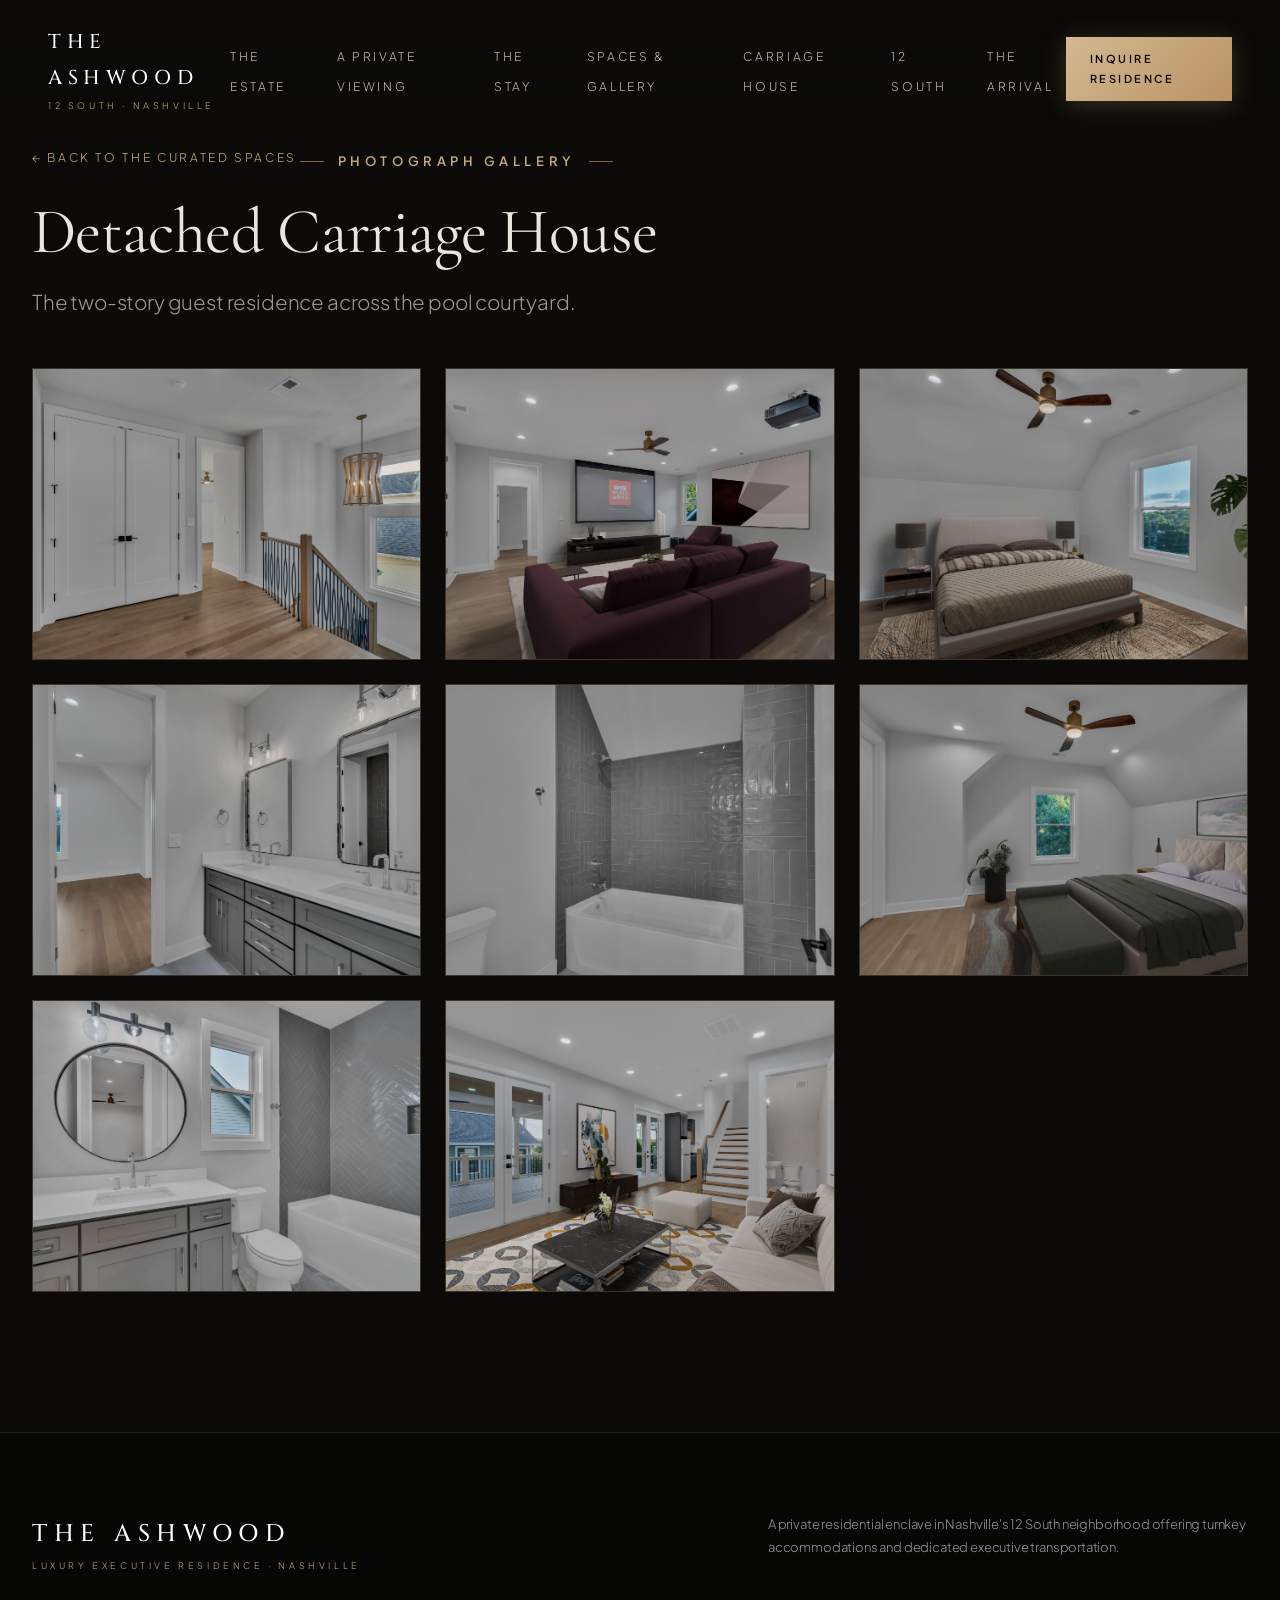
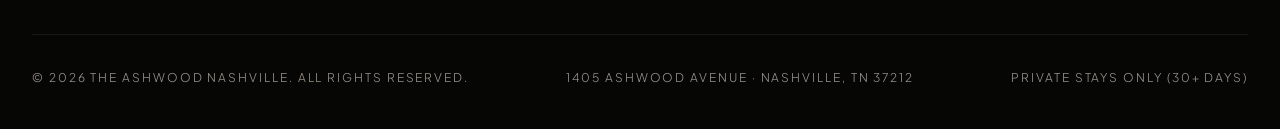
==== gallery-dadu.html @ 23790237 "Shorten the landing gallery and add private stay options. The homepage now opens seven space galleri" ====
<!DOCTYPE html>
<html lang="en">
<head>
  <meta charset="UTF-8" />
  <meta name="viewport" content="width=device-width, initial-scale=1.0" />
  <title>THE ASHWOOD | Detached Carriage House Gallery</title>
  <meta name="description" content="Photograph gallery for Detached Carriage House at The Ashwood, 12 South, Nashville." />
  <link rel="preconnect" href="https://fonts.googleapis.com" />
  <link rel="preconnect" href="https://fonts.gstatic.com" crossorigin />
  <link href="https://fonts.googleapis.com/css2?family=Cinzel:wght@400;500;600;700&family=Cormorant+Garamond:ital,wght@0,300;0,400;0,500;0,600;1,400;1,500&family=Plus+Jakarta+Sans:wght@200;300;400;500;600&display=swap" rel="stylesheet" />
  <style>
    :root {
      --bg-deep: #0B0A08;
      --bg-dark: #12110E;
      --bg-card: #181714;
      --bg-light: #FAF8F5;
      --bg-subtle: #F3EFE9;
      --accent-gold: #C8A97E;
      --accent-gold-light: #E4D1B9;
      --accent-emerald: #244238;
      --accent-bronze: #8D6B4F;
      --text-main: #EAE6DF;
      --text-muted: #9E988F;
      --text-dark: #1F1D1A;
      --text-dark-muted: #6B655D;
      --border-dark: rgba(200, 169, 126, 0.2);
      --border-light: rgba(31, 29, 26, 0.12);
      --font-serif: 'Cormorant Garamond', Georgia, serif;
      --font-display: 'Cinzel', serif;
      --font-sans: 'Plus Jakarta Sans', -apple-system, BlinkMacSystemFont, sans-serif;
      --transition-smooth: all 0.5s cubic-bezier(0.16, 1, 0.3, 1);
    }

    * {
      box-sizing: border-box;
      margin: 0;
      padding: 0;
    }

    html {
      scroll-behavior: smooth;
      background-color: var(--bg-deep);
      color: var(--text-main);
      font-family: var(--font-sans);
      font-size: 17px;
      font-weight: 300;
      line-height: 1.8;
      letter-spacing: -0.01em;
      -webkit-font-smoothing: antialiased;
    }

    body {
      overflow-x: hidden;
    }

    img {
      display: block;
      width: 100%;
      height: 100%;
      object-fit: cover;
      transition: var(--transition-smooth);
    }

    a {
      color: inherit;
      text-decoration: none;
    }

    .container {
      width: min(1360px, calc(100% - 64px));
      margin: 0 auto;
    }

    @media (max-width: 768px) {
      .container {
        width: calc(100% - 36px);
      }
    }

    /* TYPOGRAPHY UTILITIES */
    .eyebrow {
      font-family: var(--font-sans);
      font-size: 13px;
      font-weight: 600;
      letter-spacing: 0.35em;
      text-transform: uppercase;
      color: var(--accent-gold);
      display: inline-flex;
      align-items: center;
      gap: 14px;
      margin-bottom: 18px;
    }
    .eyebrow::before, .eyebrow::after {
      content: '';
      display: inline-block;
      width: 24px;
      height: 1px;
      background: var(--accent-gold);
      opacity: 0.6;
    }
    .eyebrow.no-flourish::before, .eyebrow.no-flourish::after {
      display: none;
    }

    h1, h2, h3, h4 {
      font-family: var(--font-serif);
      font-weight: 400;
      letter-spacing: -0.01em;
      line-height: 1.1;
    }

    h2 {
      font-size: clamp(38px, 5vw, 68px);
      color: var(--text-main);
    }

    h3 {
      font-size: clamp(26px, 3.5vw, 42px);
    }

    .section-desc {
      font-size: clamp(18px, 1.6vw, 22px);
      color: var(--text-muted);
      max-width: 740px;
      margin-top: 18px;
      font-weight: 300;
      line-height: 1.7;
    }

    /* BUTTONS */
    .btn-gold {
      display: inline-flex;
      align-items: center;
      justify-content: center;
      gap: 12px;
      background: linear-gradient(135deg, #D4B892 0%, #B89363 100%);
      color: #0A0908;
      font-family: var(--font-sans);
      font-size: 12px;
      font-weight: 600;
      letter-spacing: 0.22em;
      text-transform: uppercase;
      padding: 16px 36px;
      border: none;
      cursor: pointer;
      position: relative;
      overflow: hidden;
      transition: var(--transition-smooth);
      box-shadow: 0 4px 24px rgba(200, 169, 126, 0.25);
    }
    .btn-gold:hover {
      transform: translateY(-2px);
      box-shadow: 0 8px 32px rgba(200, 169, 126, 0.4);
      background: linear-gradient(135deg, #E2CCA9 0%, #C4A172 100%);
    }

    .btn-outline {
      display: inline-flex;
      align-items: center;
      justify-content: center;
      gap: 12px;
      background: transparent;
      color: var(--text-main);
      font-family: var(--font-sans);
      font-size: 12px;
      font-weight: 500;
      letter-spacing: 0.22em;
      text-transform: uppercase;
      padding: 15px 34px;
      border: 1px solid var(--border-dark);
      cursor: pointer;
      transition: var(--transition-smooth);
    }
    .btn-outline:hover {
      border-color: var(--accent-gold);
      color: var(--accent-gold);
      background: rgba(200, 169, 126, 0.05);
    }

    /* LUXURY HEADER NAVIGATION */
    header.site-header {
      position: fixed;
      top: 0;
      left: 0;
      width: 100%;
      z-index: 100;
      padding: 24px 48px;
      display: flex;
      align-items: center;
      justify-content: space-between;
      transition: var(--transition-smooth);
      background: linear-gradient(to bottom, rgba(11, 10, 8, 0.85) 0%, rgba(11, 10, 8, 0) 100%);
    }
    header.site-header.scrolled {
      background: rgba(11, 10, 8, 0.94);
      backdrop-filter: blur(16px);
      -webkit-backdrop-filter: blur(16px);
      padding: 16px 48px;
      border-bottom: 1px solid rgba(200, 169, 126, 0.15);
    }
    .brand-mark {
      display: flex;
      flex-direction: column;
    }
    .brand-title {
      font-family: var(--font-display);
      font-size: 20px;
      letter-spacing: 0.28em;
      color: #FFFFFF;
      font-weight: 500;
    }
    .brand-sub {
      font-size: 9px;
      letter-spacing: 0.4em;
      text-transform: uppercase;
      color: var(--accent-gold);
      margin-top: 2px;
    }

    nav.desktop-nav ul {
      display: flex;
      list-style: none;
      gap: 36px;
    }
    nav.desktop-nav a {
      font-size: 12px;
      letter-spacing: 0.22em;
      text-transform: uppercase;
      color: var(--text-main);
      opacity: 0.8;
      transition: var(--transition-smooth);
      position: relative;
      padding-bottom: 4px;
    }
    nav.desktop-nav a:hover {
      opacity: 1;
      color: var(--accent-gold);
    }
    nav.desktop-nav a::after {
      content: '';
      position: absolute;
      bottom: 0;
      left: 0;
      width: 0%;
      height: 1px;
      background: var(--accent-gold);
      transition: var(--transition-smooth);
    }
    nav.desktop-nav a:hover::after {
      width: 100%;
    }

    .header-actions {
      display: flex;
      align-items: center;
      gap: 20px;
    }

    @media (max-width: 1024px) {
      header.site-header {
        padding: 18px 24px;
      }
      nav.desktop-nav {
        display: none;
      }
    }

    /* HERO SECTION */
    section.hero {
      position: relative;
      height: 100vh;
      min-height: 720px;
      display: flex;
      align-items: flex-end;
      padding-bottom: 80px;
      overflow: hidden;
    }
    .hero-slider {
      position: absolute;
      inset: 0;
      z-index: 1;
    }
    .hero-slide {
      position: absolute;
      inset: 0;
      opacity: 0;
      transition: opacity 1.8s ease-in-out, transform 8s ease-out;
      transform: scale(1.06);
    }
    .hero-slide.active {
      opacity: 1;
      transform: scale(1);
    }
    .hero-slide img {
      filter: brightness(0.68) contrast(1.05);
    }
    .hero-gradient {
      position: absolute;
      inset: 0;
      z-index: 2;
      background: linear-gradient(
        to top,
        rgba(11, 10, 8, 0.95) 0%,
        rgba(11, 10, 8, 0.4) 40%,
        rgba(11, 10, 8, 0.3) 70%,
        rgba(11, 10, 8, 0.75) 100%
      );
    }
    .hero-content {
      position: relative;
      z-index: 3;
      width: 100%;
    }
    .hero-badge {
      display: inline-flex;
      align-items: center;
      gap: 10px;
      padding: 8px 18px;
      border: 1px solid var(--border-dark);
      background: rgba(18, 17, 14, 0.6);
      backdrop-filter: blur(8px);
      margin-bottom: 24px;
    }
    .hero-badge span {
      font-size: 10px;
      letter-spacing: 0.32em;
      text-transform: uppercase;
      color: var(--accent-gold);
    }
    .hero-title {
      font-family: var(--font-display);
      font-size: clamp(52px, 8.5vw, 112px);
      letter-spacing: 0.16em;
      color: #FFFFFF;
      font-weight: 500;
      margin-bottom: 18px;
      line-height: 0.95;
    }
    .hero-subtitle {
      font-family: var(--font-serif);
      font-size: clamp(22px, 3vw, 36px);
      font-style: italic;
      color: var(--accent-gold-light);
      max-width: 780px;
      margin-bottom: 40px;
      font-weight: 300;
      line-height: 1.3;
    }
    .hero-cta-group {
      display: flex;
      gap: 18px;
      flex-wrap: wrap;
    }

    /* STATS RIBBON */
    .stats-ribbon {
      position: relative;
      z-index: 10;
      background: var(--bg-card);
      border-top: 1px solid var(--border-dark);
      border-bottom: 1px solid var(--border-dark);
    }
    .stats-grid {
      display: grid;
      grid-template-columns: repeat(6, 1fr);
    }
    .stat-item {
      padding: 36px 20px;
      text-align: center;
      border-right: 1px solid var(--border-dark);
      position: relative;
    }
    .stat-item:last-child {
      border-right: none;
    }
    .stat-number {
      font-family: var(--font-serif);
      font-size: clamp(32px, 3vw, 44px);
      color: var(--accent-gold);
      font-weight: 500;
      display: block;
      line-height: 1;
      margin-bottom: 8px;
    }
    .stat-label {
      font-size: 13px;
      letter-spacing: 0.24em;
      text-transform: uppercase;
      color: var(--text-muted);
      display: block;
      margin-top: 4px;
    }

    @media (max-width: 1024px) {
      .stats-grid {
        grid-template-columns: repeat(3, 1fr);
      }
      .stat-item:nth-child(3) {
        border-right: none;
      }
      .stat-item:nth-child(-n+3) {
        border-bottom: 1px solid var(--border-dark);
      }
    }
    @media (max-width: 640px) {
      .stats-grid {
        grid-template-columns: repeat(2, 1fr);
      }
      .stat-item:nth-child(2n) {
        border-right: none;
      }
      .stat-item:nth-child(-n+4) {
        border-bottom: 1px solid var(--border-dark);
      }
    }

    /* SECTION BASE */
    section.editorial-section {
      padding: 140px 0;
      position: relative;
    }
    @media (max-width: 768px) {
      section.editorial-section {
        padding: 90px 0;
      }
    }

    /* ARCHITECTURAL ESSENCE STORY */
    .essence-grid {
      display: grid;
      grid-template-columns: 1fr 1.1fr;
      gap: 90px;
      align-items: center;
    }
    .essence-copy {
      display: flex;
      flex-direction: column;
    }
    .essence-copy p {
      margin-top: 24px;
      font-size: 20px;
      color: var(--text-muted);
      line-height: 1.9;
      font-weight: 300;
    }
    .essence-quote {
      margin-top: 36px;
      padding-left: 28px;
      border-left: 3px solid var(--accent-gold);
      font-family: var(--font-serif);
      font-size: 28px;
      font-style: italic;
      color: var(--accent-gold-light);
      line-height: 1.5;
    }
    .essence-visual {
      position: relative;
    }
    .essence-frame {
      position: relative;
      height: 640px;
      overflow: hidden;
      border: 1px solid var(--border-dark);
    }
    

    @media (max-width: 992px) {
      .essence-grid {
        grid-template-columns: 1fr;
        gap: 60px;
      }
      .essence-frame {
        height: 480px;
      }
      
    }

    /* CINEMATIC FILM SECTION */
    .film-container {
      position: relative;
      background: var(--bg-dark);
      border: 1px solid var(--border-dark);
      overflow: hidden;
      margin-top: 48px;
    }
    .video-wrapper {
      position: relative;
      width: 100%;
      aspect-ratio: 16 / 9;
      background: #000;
    }
    .video-wrapper video {
      width: 100%;
      height: 100%;
      object-fit: cover;
    }

    /* SPACES FILTERABLE GALLERY */
    .filter-bar {
      display: flex;
      flex-wrap: wrap;
      gap: 12px;
      margin-top: 48px;
      margin-bottom: 40px;
      border-bottom: 1px solid var(--border-dark);
      padding-bottom: 24px;
    }
    .filter-pill {
      background: transparent;
      border: 1px solid transparent;
      color: var(--text-muted);
      font-family: var(--font-sans);
      font-size: 11px;
      letter-spacing: 0.22em;
      text-transform: uppercase;
      padding: 10px 20px;
      cursor: pointer;
      transition: var(--transition-smooth);
    }
    .filter-pill:hover {
      color: var(--text-main);
      border-color: rgba(200, 169, 126, 0.3);
    }
    .filter-pill.active {
      color: #0A0908;
      background: var(--accent-gold);
      border-color: var(--accent-gold);
      font-weight: 600;
    }

    .gallery-grid {
      display: grid;
      grid-template-columns: repeat(3, 1fr);
      gap: 24px;
    }
    @media (max-width: 1100px) {
      .gallery-grid {
        grid-template-columns: repeat(2, 1fr);
      }
    }
    @media (max-width: 640px) {
      .gallery-grid {
        grid-template-columns: 1fr;
      }
    }

    .gallery-card {
      position: relative;
      background: var(--bg-card);
      border: 1px solid var(--border-dark);
      overflow: hidden;
      aspect-ratio: 4 / 3;
      cursor: pointer;
    }
    .gallery-card.hidden {
      display: none;
    }
    .card-media {
      position: relative;
      width: 100%;
      height: 100%;
    }
    .card-media img {
      filter: brightness(0.88);
    }
    .gallery-card:hover .card-media img {
      transform: scale(1.05);
      filter: brightness(0.65);
    }
    .card-overlay {
      position: absolute;
      inset: 0;
      padding: 28px;
      display: flex;
      flex-direction: column;
      justify-content: flex-end;
      background: linear-gradient(to top, rgba(11, 10, 8, 0.95) 0%, rgba(11, 10, 8, 0.2) 60%, transparent 100%);
      opacity: 0;
      transition: var(--transition-smooth);
      transform: translateY(10px);
    }
    .gallery-card:hover .card-overlay {
      opacity: 1;
      transform: translateY(0);
    }
    .card-tag {
      font-size: 12px;
      letter-spacing: 0.28em;
      text-transform: uppercase;
      color: var(--accent-gold);
      margin-bottom: 6px;
      font-weight: 600;
    }
    .card-title {
      font-family: var(--font-serif);
      font-size: 24px;
      color: #FFFFFF;
      margin-bottom: 8px;
    }
    .card-desc {
      font-size: 14px;
      color: var(--text-muted);
      line-height: 1.6;
      margin-bottom: 16px;
      display: -webkit-box;
      -webkit-line-clamp: 2;
      -webkit-box-orient: vertical;
      overflow: hidden;
    }
    .view-btn {
      display: inline-flex;
      align-items: center;
      gap: 8px;
      background: transparent;
      border: 1px solid var(--accent-gold);
      color: var(--accent-gold);
      font-size: 10px;
      letter-spacing: 0.2em;
      text-transform: uppercase;
      padding: 8px 16px;
      cursor: pointer;
      width: fit-content;
      transition: var(--transition-smooth);
    }
    .view-btn:hover {
      background: var(--accent-gold);
      color: #0A0908;
    }

    /* LIGHTBOX MODAL */
    .lightbox {
      position: fixed;
      inset: 0;
      z-index: 1000;
      background: rgba(8, 7, 6, 0.96);
      backdrop-filter: blur(20px);
      -webkit-backdrop-filter: blur(20px);
      display: flex;
      align-items: center;
      justify-content: center;
      opacity: 0;
      pointer-events: none;
      transition: opacity 0.4s ease;
    }
    .lightbox.active {
      opacity: 1;
      pointer-events: auto;
    }
    .lightbox-close {
      position: absolute;
      top: 32px;
      right: 48px;
      background: transparent;
      border: none;
      color: var(--text-main);
      font-size: 32px;
      cursor: pointer;
      z-index: 1010;
      transition: var(--transition-smooth);
    }
    .lightbox-close:hover {
      color: var(--accent-gold);
      transform: rotate(90deg);
    }
    .lightbox-nav {
      position: absolute;
      top: 50%;
      transform: translateY(-50%);
      background: rgba(24, 23, 20, 0.7);
      border: 1px solid var(--border-dark);
      color: var(--text-main);
      width: 56px;
      height: 56px;
      display: flex;
      align-items: center;
      justify-content: center;
      cursor: pointer;
      z-index: 1010;
      transition: var(--transition-smooth);
    }
    .lightbox-nav:hover {
      background: var(--accent-gold);
      color: #0A0908;
    }
    .lightbox-prev { left: 36px; }
    .lightbox-next { right: 36px; }
    .lightbox-content {
      width: min(1100px, 90vw);
      height: 80vh;
      display: flex;
      flex-direction: column;
      align-items: center;
      justify-content: center;
    }
    .lightbox-img-wrapper {
      width: 100%;
      height: calc(100% - 70px);
      display: flex;
      align-items: center;
      justify-content: center;
    }
    .lightbox-img-wrapper img {
      max-width: 100%;
      max-height: 100%;
      object-fit: contain;
      box-shadow: 0 20px 60px rgba(0,0,0,0.8);
    }
    .lightbox-info {
      margin-top: 20px;
      text-align: center;
    }
    .lightbox-title {
      font-family: var(--font-serif);
      font-size: 26px;
      color: #FFFFFF;
    }
    .lightbox-desc {
      font-size: 13px;
      color: var(--text-muted);
      margin-top: 4px;
    }

    /* DETACHED CARRIAGE HOUSE FEATURE SECTION */
    .dadu-feature {
      background: var(--bg-dark);
      border-top: 1px solid var(--border-dark);
      border-bottom: 1px solid var(--border-dark);
    }
    .dadu-grid {
      display: grid;
      grid-template-columns: 1.1fr 1fr;
      gap: 80px;
      align-items: center;
    }
    .dadu-card-mosaic {
      display: grid;
      grid-template-columns: 1fr 1fr;
      gap: 16px;
    }
    .dadu-thumb {
      height: 260px;
      overflow: hidden;
      border: 1px solid var(--border-dark);
      position: relative;
    }
    .dadu-thumb.span-2 {
      grid-column: span 2;
      height: 320px;
    }
    .dadu-perks {
      list-style: none;
      margin-top: 32px;
      display: grid;
      grid-template-columns: 1fr 1fr;
      gap: 20px;
    }
    .dadu-perk-item {
      display: flex;
      align-items: flex-start;
      gap: 12px;
    }
    .perk-bullet {
      width: 8px;
      height: 8px;
      background: var(--accent-gold);
      border-radius: 50%;
      margin-top: 8px;
      flex-shrink: 0;
    }
    .perk-text strong {
      display: block;
      color: var(--text-main);
      font-size: 14px;
      font-weight: 500;
    }
    .perk-text span {
      font-size: 12px;
      color: var(--text-muted);
    }

    @media (max-width: 992px) {
      .dadu-grid {
        grid-template-columns: 1fr;
        gap: 50px;
      }
    }

    /* NEIGHBORHOOD 12 SOUTH GUIDE */
    .enclave-grid {
      display: grid;
      grid-template-columns: repeat(4, 1fr);
      gap: 24px;
      margin-top: 48px;
    }
    .enclave-card {
      background: var(--bg-card);
      border: 1px solid var(--border-dark);
      padding: 36px 28px;
      transition: var(--transition-smooth);
      position: relative;
    }
    .enclave-card:hover {
      transform: translateY(-4px);
      border-color: var(--accent-gold);
      box-shadow: 0 12px 36px rgba(0,0,0,0.5);
    }
    .enclave-distance {
      font-size: 13px;
      letter-spacing: 0.28em;
      text-transform: uppercase;
      color: var(--accent-gold);
      margin-bottom: 14px;
      display: block;
      font-weight: 600;
    }
    .enclave-card h4 {
      font-size: 26px;
      color: #FFFFFF;
      margin-bottom: 14px;
      line-height: 1.2;
    }
    .enclave-card p {
      font-size: 16px;
      color: var(--text-muted);
      line-height: 1.7;
    }

    @media (max-width: 1024px) {
      .enclave-grid {
        grid-template-columns: repeat(2, 1fr);
      }
    }
    @media (max-width: 600px) {
      .enclave-grid {
        grid-template-columns: 1fr;
      }
    }

    /* WHITE GLOVE AMENITIES & ARRIVAL */
    .amenities-grid {
      display: grid;
      grid-template-columns: repeat(3, 1fr);
      gap: 32px;
      margin-top: 56px;
    }
    .amenity-card {
      background: var(--bg-card);
      border: 1px solid var(--border-dark);
      padding: 40px 32px;
      position: relative;
    }
    .amenity-icon {
      width: 44px;
      height: 44px;
      border: 1px solid var(--border-dark);
      display: flex;
      align-items: center;
      justify-content: center;
      color: var(--accent-gold);
      margin-bottom: 24px;
    }
    .amenity-card h4 {
      font-size: 26px;
      color: #FFFFFF;
      margin-bottom: 14px;
    }
    .amenity-card p {
      font-size: 17px;
      color: var(--text-muted);
      line-height: 1.8;
    }

    @media (max-width: 900px) {
      .amenities-grid {
        grid-template-columns: 1fr;
      }
    }

    /* SPECIFICATIONS SCHEDULE */
    .specs-table {
      width: 100%;
      border-collapse: collapse;
      margin-top: 48px;
    }
    .specs-table tr {
      border-bottom: 1px solid var(--border-dark);
    }
    .specs-table td {
      padding: 24px 18px;
      font-size: 17px;
    }
    .specs-table td.spec-name {
      color: var(--accent-gold-light);
      font-family: var(--font-sans);
      font-size: 14px;
      font-weight: 600;
      letter-spacing: 0.2em;
      text-transform: uppercase;
      width: 32%;
    }
    .specs-table td.spec-val {
      color: var(--text-main);
      font-weight: 300;
    }

    /* PRIVATE INQUIRY SECTION */
    section.inquiry-section {
      background: linear-gradient(to bottom, var(--bg-dark) 0%, var(--bg-deep) 100%);
      border-top: 1px solid var(--border-dark);
      padding: 140px 0;
    }
    .inquiry-grid {
      display: grid;
      grid-template-columns: 1fr 1.1fr;
      gap: 80px;
      align-items: flex-start;
    }
    .inquiry-form {
      background: var(--bg-card);
      border: 1px solid var(--border-dark);
      padding: 48px;
    }
    .form-group {
      margin-bottom: 24px;
    }
    .form-row {
      display: grid;
      grid-template-columns: 1fr 1fr;
      gap: 20px;
    }
    label {
      display: block;
      font-size: 11px;
      letter-spacing: 0.2em;
      text-transform: uppercase;
      color: var(--accent-gold);
      margin-bottom: 8px;
    }
    input, select, textarea {
      width: 100%;
      background: var(--bg-dark);
      border: 1px solid var(--border-dark);
      color: var(--text-main);
      padding: 16px 20px;
      font-family: var(--font-sans);
      font-size: 14px;
      font-weight: 300;
      transition: var(--transition-smooth);
    }
    input:focus, select:focus, textarea:focus {
      outline: none;
      border-color: var(--accent-gold);
      box-shadow: 0 0 16px rgba(200, 169, 126, 0.15);
    }
    select option {
      background: var(--bg-dark);
      color: var(--text-main);
    }

    @media (max-width: 900px) {
      .inquiry-grid {
        grid-template-columns: 1fr;
        gap: 48px;
      }
      .inquiry-form {
        padding: 32px 24px;
      }
      .form-row {
        grid-template-columns: 1fr;
      }
    }

    /* FOOTER */
    footer.site-footer {
      background: #060605;
      border-top: 1px solid rgba(200, 169, 126, 0.15);
      padding: 80px 0 40px;
      color: var(--text-muted);
    }
    .footer-top {
      display: flex;
      justify-content: space-between;
      align-items: flex-start;
      margin-bottom: 60px;
      flex-wrap: wrap;
      gap: 40px;
    }
    .footer-bottom {
      display: flex;
      justify-content: space-between;
      align-items: center;
      border-top: 1px solid rgba(200, 169, 126, 0.1);
      padding-top: 32px;
      font-size: 12px;
      letter-spacing: 0.16em;
      text-transform: uppercase;
      flex-wrap: wrap;
      gap: 20px;
    }
  
    body { padding-top: 0; }
    .gallery-page-hero {
      padding: 160px 0 40px;
    }
    .gallery-back {
      display: inline-flex;
      align-items: center;
      gap: 10px;
      margin-bottom: 28px;
      font-size: 12px;
      letter-spacing: 0.22em;
      text-transform: uppercase;
      color: var(--accent-gold);
    }
  </style>
</head>
<body>
  <header class="site-header" id="header">
    <a href="index.html#top" class="brand-mark">
      <span class="brand-title">THE ASHWOOD</span>
      <span class="brand-sub">12 South &middot; Nashville</span>
    </a>
    <nav class="desktop-nav">
      <ul>
        <li><a href="index.html#estate">The Estate</a></li>
        <li><a href="index.html#film">A Private Viewing</a></li>
        <li><a href="index.html#stays">The Stay</a></li>
        <li><a href="index.html#spaces">Spaces &amp; Gallery</a></li>
        <li><a href="index.html#carriage-house">Carriage House</a></li>
        <li><a href="index.html#neighborhood">12 South</a></li>
        <li><a href="index.html#concierge">The Arrival</a></li>
      </ul>
    </nav>
    <div class="header-actions">
      <a href="index.html#inquire" class="btn-gold" style="padding: 12px 24px; font-size: 11px;">Inquire Residence</a>
    </div>
  </header>

  <section class="editorial-section gallery-page-hero" id="gallery">
    <div class="container">
      <a class="gallery-back" href="index.html#spaces">← Back to The Curated Spaces</a>
      <span class="eyebrow">Photograph Gallery</span>
      <h2>Detached Carriage House</h2>
      <p class="section-desc">The two-story guest residence across the pool courtyard.</p>
      <div class="gallery-grid" id="galleryGrid" style="margin-top: 48px;">
      <div class="gallery-card" data-index="0">
        <div class="card-media">
          <img src="photos/2705604-28.jpg" alt="Detached Carriage House Exterior" loading="lazy" />
          <div class="card-overlay">
            <span class="card-tag">Carriage House</span>
            <h4 class="card-title">Detached Carriage House Exterior</h4>
            <p class="card-desc">Separate two-story 2-bedroom, 1-bath guest residence across the pool courtyard.</p>
            <button class="view-btn" onclick="openLightbox(0)">
              <svg width="18" height="18" viewBox="0 0 24 24" fill="none" stroke="currentColor" stroke-width="2"><path d="M15 3h6v6M9 21H3v-6M21 3l-7 7M3 21l7-7"/></svg>
              <span>Expand View</span>
            </button>
          </div>
        </div>
      </div>

      <div class="gallery-card" data-index="1">
        <div class="card-media">
          <img src="photos/2705604-29%20%282%29.jpg" alt="Carriage House Private Entry" loading="lazy" />
          <div class="card-overlay">
            <span class="card-tag">Carriage House</span>
            <h4 class="card-title">Carriage House Private Entry</h4>
            <p class="card-desc">Independent keyless entry and private balcony overlooking the pool.</p>
            <button class="view-btn" onclick="openLightbox(1)">
              <svg width="18" height="18" viewBox="0 0 24 24" fill="none" stroke="currentColor" stroke-width="2"><path d="M15 3h6v6M9 21H3v-6M21 3l-7 7M3 21l7-7"/></svg>
              <span>Expand View</span>
            </button>
          </div>
        </div>
      </div>

      <div class="gallery-card" data-index="2">
        <div class="card-media">
          <img src="photos/2705604-30%20%282%29.jpg" alt="Carriage House Great Room" loading="lazy" />
          <div class="card-overlay">
            <span class="card-tag">Carriage House</span>
            <h4 class="card-title">Carriage House Great Room</h4>
            <p class="card-desc">Vaulted ceiling living room with contemporary sofa, media console, and direct deck access.</p>
            <button class="view-btn" onclick="openLightbox(2)">
              <svg width="18" height="18" viewBox="0 0 24 24" fill="none" stroke="currentColor" stroke-width="2"><path d="M15 3h6v6M9 21H3v-6M21 3l-7 7M3 21l7-7"/></svg>
              <span>Expand View</span>
            </button>
          </div>
        </div>
      </div>

      <div class="gallery-card" data-index="3">
        <div class="card-media">
          <img src="photos/2705604-31.jpg" alt="Carriage House Kitchenette" loading="lazy" />
          <div class="card-overlay">
            <span class="card-tag">Carriage House</span>
            <h4 class="card-title">Carriage House Kitchenette</h4>
            <p class="card-desc">Fully equipped kitchen with full-sized stainless appliances, cooktop, and quartz counters.</p>
            <button class="view-btn" onclick="openLightbox(3)">
              <svg width="18" height="18" viewBox="0 0 24 24" fill="none" stroke="currentColor" stroke-width="2"><path d="M15 3h6v6M9 21H3v-6M21 3l-7 7M3 21l7-7"/></svg>
              <span>Expand View</span>
            </button>
          </div>
        </div>
      </div>

      <div class="gallery-card" data-index="4">
        <div class="card-media">
          <img src="photos/2705604-32.jpg" alt="Carriage House Primary Bedroom" loading="lazy" />
          <div class="card-overlay">
            <span class="card-tag">Carriage House</span>
            <h4 class="card-title">Carriage House Primary Bedroom</h4>
            <p class="card-desc">Vaulted upper bedroom with luxury mattress, designer lighting, and built-in closet.</p>
            <button class="view-btn" onclick="openLightbox(4)">
              <svg width="18" height="18" viewBox="0 0 24 24" fill="none" stroke="currentColor" stroke-width="2"><path d="M15 3h6v6M9 21H3v-6M21 3l-7 7M3 21l7-7"/></svg>
              <span>Expand View</span>
            </button>
          </div>
        </div>
      </div>

      <div class="gallery-card" data-index="5">
        <div class="card-media">
          <img src="photos/2705604-33%20%282%29.jpg" alt="Carriage House Secondary Bedroom" loading="lazy" />
          <div class="card-overlay">
            <span class="card-tag">Carriage House</span>
            <h4 class="card-title">Carriage House Secondary Bedroom</h4>
            <p class="card-desc">Comfortable private bedroom designed for staff, nanny, security detail, or guests.</p>
            <button class="view-btn" onclick="openLightbox(5)">
              <svg width="18" height="18" viewBox="0 0 24 24" fill="none" stroke="currentColor" stroke-width="2"><path d="M15 3h6v6M9 21H3v-6M21 3l-7 7M3 21l7-7"/></svg>
              <span>Expand View</span>
            </button>
          </div>
        </div>
      </div>

      <div class="gallery-card" data-index="6">
        <div class="card-media">
          <img src="photos/2705604-35.jpg" alt="Carriage House Designer Bath" loading="lazy" />
          <div class="card-overlay">
            <span class="card-tag">Carriage House</span>
            <h4 class="card-title">Carriage House Designer Bath</h4>
            <p class="card-desc">Full bathroom with custom glass walk-in shower and stone vanity.</p>
            <button class="view-btn" onclick="openLightbox(6)">
              <svg width="18" height="18" viewBox="0 0 24 24" fill="none" stroke="currentColor" stroke-width="2"><path d="M15 3h6v6M9 21H3v-6M21 3l-7 7M3 21l7-7"/></svg>
              <span>Expand View</span>
            </button>
          </div>
        </div>
      </div>

      <div class="gallery-card" data-index="7">
        <div class="card-media">
          <img src="photos/2705604-38%20%282%29.jpg" alt="Carriage House Upper Living Sanctuary" loading="lazy" />
          <div class="card-overlay">
            <span class="card-tag">Carriage House</span>
            <h4 class="card-title">Carriage House Upper Living Sanctuary</h4>
            <p class="card-desc">Airy vaulted living area with seamless flow to private elevated sun deck.</p>
            <button class="view-btn" onclick="openLightbox(7)">
              <svg width="18" height="18" viewBox="0 0 24 24" fill="none" stroke="currentColor" stroke-width="2"><path d="M15 3h6v6M9 21H3v-6M21 3l-7 7M3 21l7-7"/></svg>
              <span>Expand View</span>
            </button>
          </div>
        </div>
      </div>
      </div>
    </div>
  </section>

  <div class="lightbox" id="lightbox">
    <button class="lightbox-close" onclick="closeLightbox()">&times;</button>
    <button class="lightbox-nav lightbox-prev" onclick="prevLightbox()">
      <svg width="24" height="24" viewBox="0 0 24 24" fill="none" stroke="currentColor" stroke-width="2"><path d="M15 18l-6-6 6-6"/></svg>
    </button>
    <button class="lightbox-nav lightbox-next" onclick="nextLightbox()">
      <svg width="24" height="24" viewBox="0 0 24 24" fill="none" stroke="currentColor" stroke-width="2"><path d="M9 18l6-6-6-6"/></svg>
    </button>
    <div class="lightbox-content">
      <div class="lightbox-img-wrapper">
        <img id="lightboxImg" src="" alt="The Ashwood Architectural Perspective" />
      </div>
      <div class="lightbox-info">
        <h4 class="lightbox-title" id="lightboxTitle"></h4>
        <p class="lightbox-desc" id="lightboxDesc"></p>
      </div>
    </div>
  </div>

  <footer class="site-footer">
    <div class="container">
      <div class="footer-top">
        <div class="brand-mark">
          <span class="brand-title" style="font-size: 24px;">THE ASHWOOD</span>
          <span class="brand-sub">Luxury Executive Residence &middot; Nashville</span>
        </div>
        <div style="max-width: 480px; font-size: 13px; color: var(--text-muted);">
          A private residential enclave in Nashville's 12 South neighborhood offering turnkey accommodations and dedicated executive transportation.
        </div>
      </div>
      <div class="footer-bottom">
        <div>&copy; 2026 The Ashwood Nashville. All Rights Reserved.</div>
        <div>1405 Ashwood Avenue &middot; Nashville, TN 37212</div>
        <div>Private Stays Only (30+ Days)</div>
      </div>
    </div>
  </footer>

  <script>
    window.addEventListener('scroll', () => {
      const header = document.getElementById('header');
      if (window.scrollY > 50) {
        header.classList.add('scrolled');
      } else {
        header.classList.remove('scrolled');
      }
    });

    const photoCatalog = [{"src": "2705604-28.jpg", "title": "Detached Carriage House Exterior", "category": "dadu", "tag": "Carriage House", "desc": "Separate two-story 2-bedroom, 1-bath guest residence across the pool courtyard."}, {"src": "2705604-29 (2).jpg", "title": "Carriage House Private Entry", "category": "dadu", "tag": "Carriage House", "desc": "Independent keyless entry and private balcony overlooking the pool."}, {"src": "2705604-30 (2).jpg", "title": "Carriage House Great Room", "category": "dadu", "tag": "Carriage House", "desc": "Vaulted ceiling living room with contemporary sofa, media console, and direct deck access."}, {"src": "2705604-31.jpg", "title": "Carriage House Kitchenette", "category": "dadu", "tag": "Carriage House", "desc": "Fully equipped kitchen with full-sized stainless appliances, cooktop, and quartz counters."}, {"src": "2705604-32.jpg", "title": "Carriage House Primary Bedroom", "category": "dadu", "tag": "Carriage House", "desc": "Vaulted upper bedroom with luxury mattress, designer lighting, and built-in closet."}, {"src": "2705604-33 (2).jpg", "title": "Carriage House Secondary Bedroom", "category": "dadu", "tag": "Carriage House", "desc": "Comfortable private bedroom designed for staff, nanny, security detail, or guests."}, {"src": "2705604-35.jpg", "title": "Carriage House Designer Bath", "category": "dadu", "tag": "Carriage House", "desc": "Full bathroom with custom glass walk-in shower and stone vanity."}, {"src": "2705604-38 (2).jpg", "title": "Carriage House Upper Living Sanctuary", "category": "dadu", "tag": "Carriage House", "desc": "Airy vaulted living area with seamless flow to private elevated sun deck."}];
    let activeLightboxIndex = 0;

    function openLightbox(index) {
      activeLightboxIndex = index;
      updateLightboxContent();
      document.getElementById('lightbox').classList.add('active');
      document.body.style.overflow = 'hidden';
    }

    function closeLightbox() {
      document.getElementById('lightbox').classList.remove('active');
      document.body.style.overflow = '';
    }

    function updateLightboxContent() {
      const item = photoCatalog[activeLightboxIndex];
      const safeSrc = encodeURIComponent(item.src).replace(/%2F/g, '/');
      document.getElementById('lightboxImg').src = "photos/" + safeSrc;
      document.getElementById('lightboxTitle').textContent = item.title;
      document.getElementById('lightboxDesc').textContent = item.desc;
    }

    function prevLightbox() {
      activeLightboxIndex = (activeLightboxIndex - 1 + photoCatalog.length) % photoCatalog.length;
      updateLightboxContent();
    }

    function nextLightbox() {
      activeLightboxIndex = (activeLightboxIndex + 1) % photoCatalog.length;
      updateLightboxContent();
    }

    window.addEventListener('keydown', (e) => {
      const lb = document.getElementById('lightbox');
      if (lb.classList.contains('active')) {
        if (e.key === 'Escape') closeLightbox();
        if (e.key === 'ArrowLeft') prevLightbox();
        if (e.key === 'ArrowRight') nextLightbox();
      }
    });
  </script>
</body>
</html>
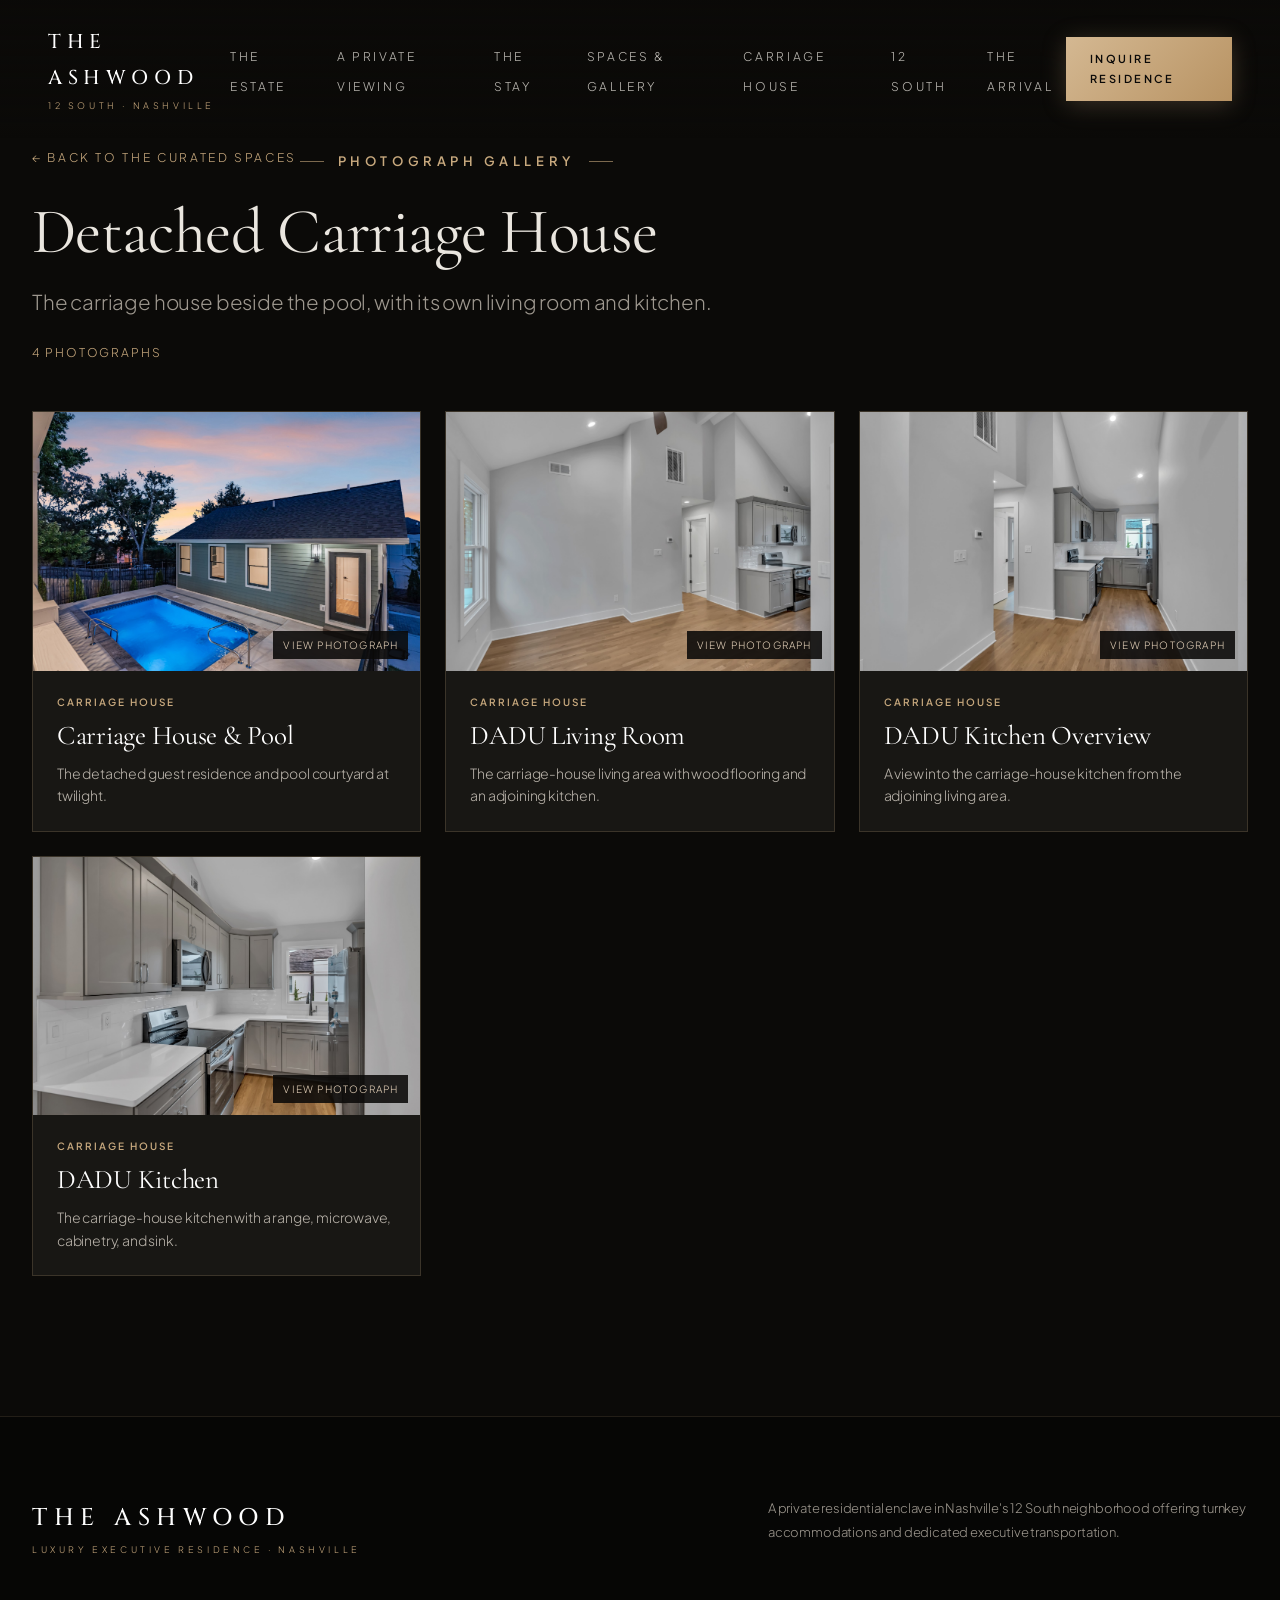
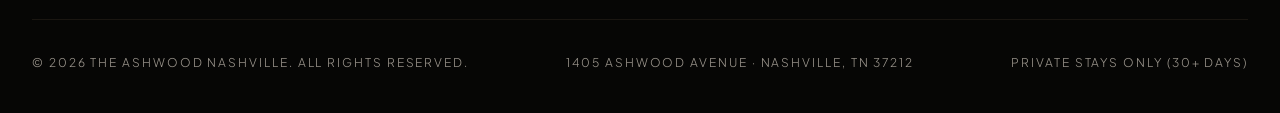
==== commit 82b6e932: "Correct Ashwood photo labels and organize galleries by room. Match all 47 supplied Drive photographs" ====
--- a/gallery-dadu.html
+++ b/gallery-dadu.html
@@ -1013,6 +1013,7 @@
       color: var(--accent-gold);
     }
   </style>
+  <link rel="stylesheet" href="photo-labels.css" />
 </head>
 <body>
   <header class="site-header" id="header">
@@ -1041,149 +1042,72 @@
       <a class="gallery-back" href="index.html#spaces">← Back to The Curated Spaces</a>
       <span class="eyebrow">Photograph Gallery</span>
       <h2>Detached Carriage House</h2>
-      <p class="section-desc">The two-story guest residence across the pool courtyard.</p>
+      <p class="section-desc">The carriage house beside the pool, with its own living room and kitchen.</p>
+      <span class="gallery-photo-count">4 Photographs</span>
       <div class="gallery-grid" id="galleryGrid" style="margin-top: 48px;">
-      <div class="gallery-card" data-index="0">
-        <div class="card-media">
-          <img src="photos/2705604-28.jpg" alt="Detached Carriage House Exterior" loading="lazy" />
-          <div class="card-overlay">
+        <figure class="gallery-card">
+          <a class="photo-open" href="photos/2705604-51.jpg" aria-haspopup="dialog" aria-label="Expand Carriage House &amp; Pool">
+            <img src="photos/2705604-51.jpg" alt="Carriage House &amp; Pool" loading="lazy" decoding="async" />
+            <span class="photo-expand">View photograph</span>
+          </a>
+          <figcaption class="photo-caption">
             <span class="card-tag">Carriage House</span>
-            <h4 class="card-title">Detached Carriage House Exterior</h4>
-            <p class="card-desc">Separate two-story 2-bedroom, 1-bath guest residence across the pool courtyard.</p>
-            <button class="view-btn" onclick="openLightbox(0)">
-              <svg width="18" height="18" viewBox="0 0 24 24" fill="none" stroke="currentColor" stroke-width="2"><path d="M15 3h6v6M9 21H3v-6M21 3l-7 7M3 21l7-7"/></svg>
-              <span>Expand View</span>
-            </button>
-          </div>
-        </div>
-      </div>
-
-      <div class="gallery-card" data-index="1">
-        <div class="card-media">
-          <img src="photos/2705604-29%20%282%29.jpg" alt="Carriage House Private Entry" loading="lazy" />
-          <div class="card-overlay">
+            <h3 class="card-title">Carriage House &amp; Pool</h3>
+            <p class="card-desc">The detached guest residence and pool courtyard at twilight.</p>
+          </figcaption>
+        </figure>
+        <figure class="gallery-card">
+          <a class="photo-open" href="photos/2705604-46.jpg" aria-haspopup="dialog" aria-label="Expand DADU Living Room">
+            <img src="photos/2705604-46.jpg" alt="DADU Living Room" width="2048" height="1366" loading="lazy" decoding="async" />
+            <span class="photo-expand">View photograph</span>
+          </a>
+          <figcaption class="photo-caption">
             <span class="card-tag">Carriage House</span>
-            <h4 class="card-title">Carriage House Private Entry</h4>
-            <p class="card-desc">Independent keyless entry and private balcony overlooking the pool.</p>
-            <button class="view-btn" onclick="openLightbox(1)">
-              <svg width="18" height="18" viewBox="0 0 24 24" fill="none" stroke="currentColor" stroke-width="2"><path d="M15 3h6v6M9 21H3v-6M21 3l-7 7M3 21l7-7"/></svg>
-              <span>Expand View</span>
-            </button>
-          </div>
-        </div>
-      </div>
-
-      <div class="gallery-card" data-index="2">
-        <div class="card-media">
-          <img src="photos/2705604-30%20%282%29.jpg" alt="Carriage House Great Room" loading="lazy" />
-          <div class="card-overlay">
+            <h3 class="card-title">DADU Living Room</h3>
+            <p class="card-desc">The carriage-house living area with wood flooring and an adjoining kitchen.</p>
+          </figcaption>
+        </figure>
+        <figure class="gallery-card">
+          <a class="photo-open" href="photos/2705604-45.jpg" aria-haspopup="dialog" aria-label="Expand DADU Kitchen Overview">
+            <img src="photos/2705604-45.jpg" alt="DADU Kitchen Overview" width="2048" height="1366" loading="lazy" decoding="async" />
+            <span class="photo-expand">View photograph</span>
+          </a>
+          <figcaption class="photo-caption">
             <span class="card-tag">Carriage House</span>
-            <h4 class="card-title">Carriage House Great Room</h4>
-            <p class="card-desc">Vaulted ceiling living room with contemporary sofa, media console, and direct deck access.</p>
-            <button class="view-btn" onclick="openLightbox(2)">
-              <svg width="18" height="18" viewBox="0 0 24 24" fill="none" stroke="currentColor" stroke-width="2"><path d="M15 3h6v6M9 21H3v-6M21 3l-7 7M3 21l7-7"/></svg>
-              <span>Expand View</span>
-            </button>
-          </div>
-        </div>
-      </div>
-
-      <div class="gallery-card" data-index="3">
-        <div class="card-media">
-          <img src="photos/2705604-31.jpg" alt="Carriage House Kitchenette" loading="lazy" />
-          <div class="card-overlay">
+            <h3 class="card-title">DADU Kitchen Overview</h3>
+            <p class="card-desc">A view into the carriage-house kitchen from the adjoining living area.</p>
+          </figcaption>
+        </figure>
+        <figure class="gallery-card">
+          <a class="photo-open" href="photos/2705604-47.jpg" aria-haspopup="dialog" aria-label="Expand DADU Kitchen">
+            <img src="photos/2705604-47.jpg" alt="DADU Kitchen" width="2048" height="1366" loading="lazy" decoding="async" />
+            <span class="photo-expand">View photograph</span>
+          </a>
+          <figcaption class="photo-caption">
             <span class="card-tag">Carriage House</span>
-            <h4 class="card-title">Carriage House Kitchenette</h4>
-            <p class="card-desc">Fully equipped kitchen with full-sized stainless appliances, cooktop, and quartz counters.</p>
-            <button class="view-btn" onclick="openLightbox(3)">
-              <svg width="18" height="18" viewBox="0 0 24 24" fill="none" stroke="currentColor" stroke-width="2"><path d="M15 3h6v6M9 21H3v-6M21 3l-7 7M3 21l7-7"/></svg>
-              <span>Expand View</span>
-            </button>
-          </div>
-        </div>
-      </div>
-
-      <div class="gallery-card" data-index="4">
-        <div class="card-media">
-          <img src="photos/2705604-32.jpg" alt="Carriage House Primary Bedroom" loading="lazy" />
-          <div class="card-overlay">
-            <span class="card-tag">Carriage House</span>
-            <h4 class="card-title">Carriage House Primary Bedroom</h4>
-            <p class="card-desc">Vaulted upper bedroom with luxury mattress, designer lighting, and built-in closet.</p>
-            <button class="view-btn" onclick="openLightbox(4)">
-              <svg width="18" height="18" viewBox="0 0 24 24" fill="none" stroke="currentColor" stroke-width="2"><path d="M15 3h6v6M9 21H3v-6M21 3l-7 7M3 21l7-7"/></svg>
-              <span>Expand View</span>
-            </button>
-          </div>
-        </div>
-      </div>
-
-      <div class="gallery-card" data-index="5">
-        <div class="card-media">
-          <img src="photos/2705604-33%20%282%29.jpg" alt="Carriage House Secondary Bedroom" loading="lazy" />
-          <div class="card-overlay">
-            <span class="card-tag">Carriage House</span>
-            <h4 class="card-title">Carriage House Secondary Bedroom</h4>
-            <p class="card-desc">Comfortable private bedroom designed for staff, nanny, security detail, or guests.</p>
-            <button class="view-btn" onclick="openLightbox(5)">
-              <svg width="18" height="18" viewBox="0 0 24 24" fill="none" stroke="currentColor" stroke-width="2"><path d="M15 3h6v6M9 21H3v-6M21 3l-7 7M3 21l7-7"/></svg>
-              <span>Expand View</span>
-            </button>
-          </div>
-        </div>
-      </div>
-
-      <div class="gallery-card" data-index="6">
-        <div class="card-media">
-          <img src="photos/2705604-35.jpg" alt="Carriage House Designer Bath" loading="lazy" />
-          <div class="card-overlay">
-            <span class="card-tag">Carriage House</span>
-            <h4 class="card-title">Carriage House Designer Bath</h4>
-            <p class="card-desc">Full bathroom with custom glass walk-in shower and stone vanity.</p>
-            <button class="view-btn" onclick="openLightbox(6)">
-              <svg width="18" height="18" viewBox="0 0 24 24" fill="none" stroke="currentColor" stroke-width="2"><path d="M15 3h6v6M9 21H3v-6M21 3l-7 7M3 21l7-7"/></svg>
-              <span>Expand View</span>
-            </button>
-          </div>
-        </div>
-      </div>
-
-      <div class="gallery-card" data-index="7">
-        <div class="card-media">
-          <img src="photos/2705604-38%20%282%29.jpg" alt="Carriage House Upper Living Sanctuary" loading="lazy" />
-          <div class="card-overlay">
-            <span class="card-tag">Carriage House</span>
-            <h4 class="card-title">Carriage House Upper Living Sanctuary</h4>
-            <p class="card-desc">Airy vaulted living area with seamless flow to private elevated sun deck.</p>
-            <button class="view-btn" onclick="openLightbox(7)">
-              <svg width="18" height="18" viewBox="0 0 24 24" fill="none" stroke="currentColor" stroke-width="2"><path d="M15 3h6v6M9 21H3v-6M21 3l-7 7M3 21l7-7"/></svg>
-              <span>Expand View</span>
-            </button>
-          </div>
-        </div>
-      </div>
+            <h3 class="card-title">DADU Kitchen</h3>
+            <p class="card-desc">The carriage-house kitchen with a range, microwave, cabinetry, and sink.</p>
+          </figcaption>
+        </figure>
       </div>
     </div>
   </section>
 
-  <div class="lightbox" id="lightbox">
-    <button class="lightbox-close" onclick="closeLightbox()">&times;</button>
-    <button class="lightbox-nav lightbox-prev" onclick="prevLightbox()">
-      <svg width="24" height="24" viewBox="0 0 24 24" fill="none" stroke="currentColor" stroke-width="2"><path d="M15 18l-6-6 6-6"/></svg>
-    </button>
-    <button class="lightbox-nav lightbox-next" onclick="nextLightbox()">
-      <svg width="24" height="24" viewBox="0 0 24 24" fill="none" stroke="currentColor" stroke-width="2"><path d="M9 18l6-6-6-6"/></svg>
-    </button>
+  <dialog class="lightbox" id="lightbox" aria-labelledby="lightboxTitle" aria-describedby="lightboxDesc">
+    <button type="button" class="lightbox-close" aria-label="Close photograph" autofocus>&times;</button>
+    <button type="button" class="lightbox-nav lightbox-prev" aria-label="Previous photograph">&#8249;</button>
+    <button type="button" class="lightbox-nav lightbox-next" aria-label="Next photograph">&#8250;</button>
     <div class="lightbox-content">
       <div class="lightbox-img-wrapper">
-        <img id="lightboxImg" src="" alt="The Ashwood Architectural Perspective" />
+        <img id="lightboxImg" alt="" />
       </div>
-      <div class="lightbox-info">
-        <h4 class="lightbox-title" id="lightboxTitle"></h4>
+      <div class="lightbox-info" aria-live="polite">
+        <p class="lightbox-counter" id="lightboxCounter"></p>
+        <h2 class="lightbox-title" id="lightboxTitle"></h2>
         <p class="lightbox-desc" id="lightboxDesc"></p>
       </div>
     </div>
-  </div>
+  </dialog>
 
   <footer class="site-footer">
     <div class="container">
@@ -1204,57 +1128,6 @@
     </div>
   </footer>
 
-  <script>
-    window.addEventListener('scroll', () => {
-      const header = document.getElementById('header');
-      if (window.scrollY > 50) {
-        header.classList.add('scrolled');
-      } else {
-        header.classList.remove('scrolled');
-      }
-    });
-
-    const photoCatalog = [{"src": "2705604-28.jpg", "title": "Detached Carriage House Exterior", "category": "dadu", "tag": "Carriage House", "desc": "Separate two-story 2-bedroom, 1-bath guest residence across the pool courtyard."}, {"src": "2705604-29 (2).jpg", "title": "Carriage House Private Entry", "category": "dadu", "tag": "Carriage House", "desc": "Independent keyless entry and private balcony overlooking the pool."}, {"src": "2705604-30 (2).jpg", "title": "Carriage House Great Room", "category": "dadu", "tag": "Carriage House", "desc": "Vaulted ceiling living room with contemporary sofa, media console, and direct deck access."}, {"src": "2705604-31.jpg", "title": "Carriage House Kitchenette", "category": "dadu", "tag": "Carriage House", "desc": "Fully equipped kitchen with full-sized stainless appliances, cooktop, and quartz counters."}, {"src": "2705604-32.jpg", "title": "Carriage House Primary Bedroom", "category": "dadu", "tag": "Carriage House", "desc": "Vaulted upper bedroom with luxury mattress, designer lighting, and built-in closet."}, {"src": "2705604-33 (2).jpg", "title": "Carriage House Secondary Bedroom", "category": "dadu", "tag": "Carriage House", "desc": "Comfortable private bedroom designed for staff, nanny, security detail, or guests."}, {"src": "2705604-35.jpg", "title": "Carriage House Designer Bath", "category": "dadu", "tag": "Carriage House", "desc": "Full bathroom with custom glass walk-in shower and stone vanity."}, {"src": "2705604-38 (2).jpg", "title": "Carriage House Upper Living Sanctuary", "category": "dadu", "tag": "Carriage House", "desc": "Airy vaulted living area with seamless flow to private elevated sun deck."}];
-    let activeLightboxIndex = 0;
-
-    function openLightbox(index) {
-      activeLightboxIndex = index;
-      updateLightboxContent();
-      document.getElementById('lightbox').classList.add('active');
-      document.body.style.overflow = 'hidden';
-    }
-
-    function closeLightbox() {
-      document.getElementById('lightbox').classList.remove('active');
-      document.body.style.overflow = '';
-    }
-
-    function updateLightboxContent() {
-      const item = photoCatalog[activeLightboxIndex];
-      const safeSrc = encodeURIComponent(item.src).replace(/%2F/g, '/');
-      document.getElementById('lightboxImg').src = "photos/" + safeSrc;
-      document.getElementById('lightboxTitle').textContent = item.title;
-      document.getElementById('lightboxDesc').textContent = item.desc;
-    }
-
-    function prevLightbox() {
-      activeLightboxIndex = (activeLightboxIndex - 1 + photoCatalog.length) % photoCatalog.length;
-      updateLightboxContent();
-    }
-
-    function nextLightbox() {
-      activeLightboxIndex = (activeLightboxIndex + 1) % photoCatalog.length;
-      updateLightboxContent();
-    }
-
-    window.addEventListener('keydown', (e) => {
-      const lb = document.getElementById('lightbox');
-      if (lb.classList.contains('active')) {
-        if (e.key === 'Escape') closeLightbox();
-        if (e.key === 'ArrowLeft') prevLightbox();
-        if (e.key === 'ArrowRight') nextLightbox();
-      }
-    });
-  </script>
+  <script src="photo-gallery.js" defer></script>
 </body>
 </html>
--- a/photo-labels.css
+++ b/photo-labels.css
@@ -0,0 +1,209 @@
+.gallery-page-hero .gallery-card {
+  aspect-ratio: auto;
+  cursor: default;
+  margin: 0;
+}
+
+.photo-open {
+  display: block;
+  position: relative;
+  overflow: hidden;
+  background: var(--bg-deep);
+}
+
+.photo-open img {
+  width: 100%;
+  height: auto;
+  aspect-ratio: 3 / 2;
+  object-fit: cover;
+}
+
+.photo-open img.portrait {
+  object-fit: contain;
+}
+
+.photo-open:hover img {
+  transform: scale(1.025);
+}
+
+.photo-open:focus-visible,
+.lightbox button:focus-visible {
+  outline: 3px solid var(--accent-gold);
+  outline-offset: -3px;
+}
+
+.photo-open .photo-expand {
+  position: absolute;
+  right: 12px;
+  bottom: 12px;
+  padding: 5px 10px;
+  background: rgba(11, 10, 8, 0.88);
+  color: var(--accent-gold-light);
+  font-size: 10px;
+  letter-spacing: 0.12em;
+  text-transform: uppercase;
+}
+
+.photo-caption {
+  padding: 22px 24px 24px;
+}
+
+.photo-caption .card-tag {
+  display: block;
+  font-size: 10px;
+  letter-spacing: 0.2em;
+}
+
+.photo-caption .card-title {
+  font-size: 27px;
+  line-height: 1.2;
+  margin: 9px 0 10px;
+}
+
+.photo-caption .card-desc {
+  display: block;
+  overflow: visible;
+  margin-bottom: 0;
+  color: #b9b3aa;
+}
+
+.feature-photo-label {
+  position: absolute;
+  right: 0;
+  bottom: 0;
+  left: 0;
+  padding: 24px 18px 14px;
+  color: #fff;
+  background: linear-gradient(transparent, rgba(11, 10, 8, 0.9));
+  font-size: 12px;
+  letter-spacing: 0.08em;
+}
+
+.gallery-photo-count {
+  display: block;
+  margin-top: 22px;
+  font-size: 12px;
+  letter-spacing: 0.16em;
+  text-transform: uppercase;
+  color: var(--accent-gold);
+}
+
+dialog.lightbox {
+  width: 100%;
+  height: 100%;
+  max-width: none;
+  max-height: none;
+  margin: 0;
+  padding: 70px 90px;
+  border: 0;
+  color: var(--text-main);
+}
+
+dialog.lightbox:not([open]) {
+  display: none;
+}
+
+dialog.lightbox[open] {
+  display: flex;
+  opacity: 1;
+  pointer-events: auto;
+}
+
+dialog.lightbox::backdrop {
+  background: rgba(8, 7, 6, 0.96);
+}
+
+dialog.lightbox .lightbox-content {
+  width: min(1100px, 100%);
+  height: 100%;
+  min-height: 0;
+}
+
+dialog.lightbox .lightbox-img-wrapper {
+  flex: 1;
+  height: auto;
+  min-height: 0;
+}
+
+dialog.lightbox .lightbox-img-wrapper img {
+  width: 100%;
+  height: 100%;
+  object-fit: contain;
+  transition: none;
+}
+
+dialog.lightbox .lightbox-nav {
+  font-size: 32px;
+  line-height: 1;
+}
+
+dialog.lightbox .lightbox-info {
+  flex-shrink: 0;
+  max-width: 740px;
+}
+
+.lightbox-counter {
+  color: var(--accent-gold);
+  font-size: 12px;
+  margin-bottom: 8px;
+  letter-spacing: 0.12em;
+}
+
+@media (max-width: 640px) {
+  header.site-header,
+  header.site-header.scrolled {
+    padding: 14px 18px;
+    gap: 12px;
+  }
+
+  .site-header .brand-title {
+    font-size: 15px;
+    letter-spacing: 0.18em;
+  }
+
+  .site-header .brand-sub {
+    font-size: 8px;
+    letter-spacing: 0.18em;
+  }
+
+  .site-header .header-actions .btn-gold {
+    padding: 10px 12px !important;
+    font-size: 9px !important;
+    letter-spacing: 0.08em;
+  }
+
+  .gallery-page-hero {
+    padding-top: 120px;
+  }
+
+  dialog.lightbox {
+    padding: 70px 14px 90px;
+  }
+
+  dialog.lightbox .lightbox-close {
+    top: 12px;
+    right: 18px;
+    width: 44px;
+    height: 44px;
+  }
+
+  dialog.lightbox .lightbox-nav {
+    top: auto;
+    bottom: 20px;
+    transform: none;
+    width: 48px;
+    height: 48px;
+  }
+
+  dialog.lightbox .lightbox-prev { left: calc(50% - 60px); }
+  dialog.lightbox .lightbox-next { right: calc(50% - 60px); }
+  dialog.lightbox .lightbox-title { font-size: 24px; }
+}
+
+@media (prefers-reduced-motion: reduce) {
+  .photo-open img,
+  .lightbox,
+  .lightbox button {
+    transition: none;
+  }
+}
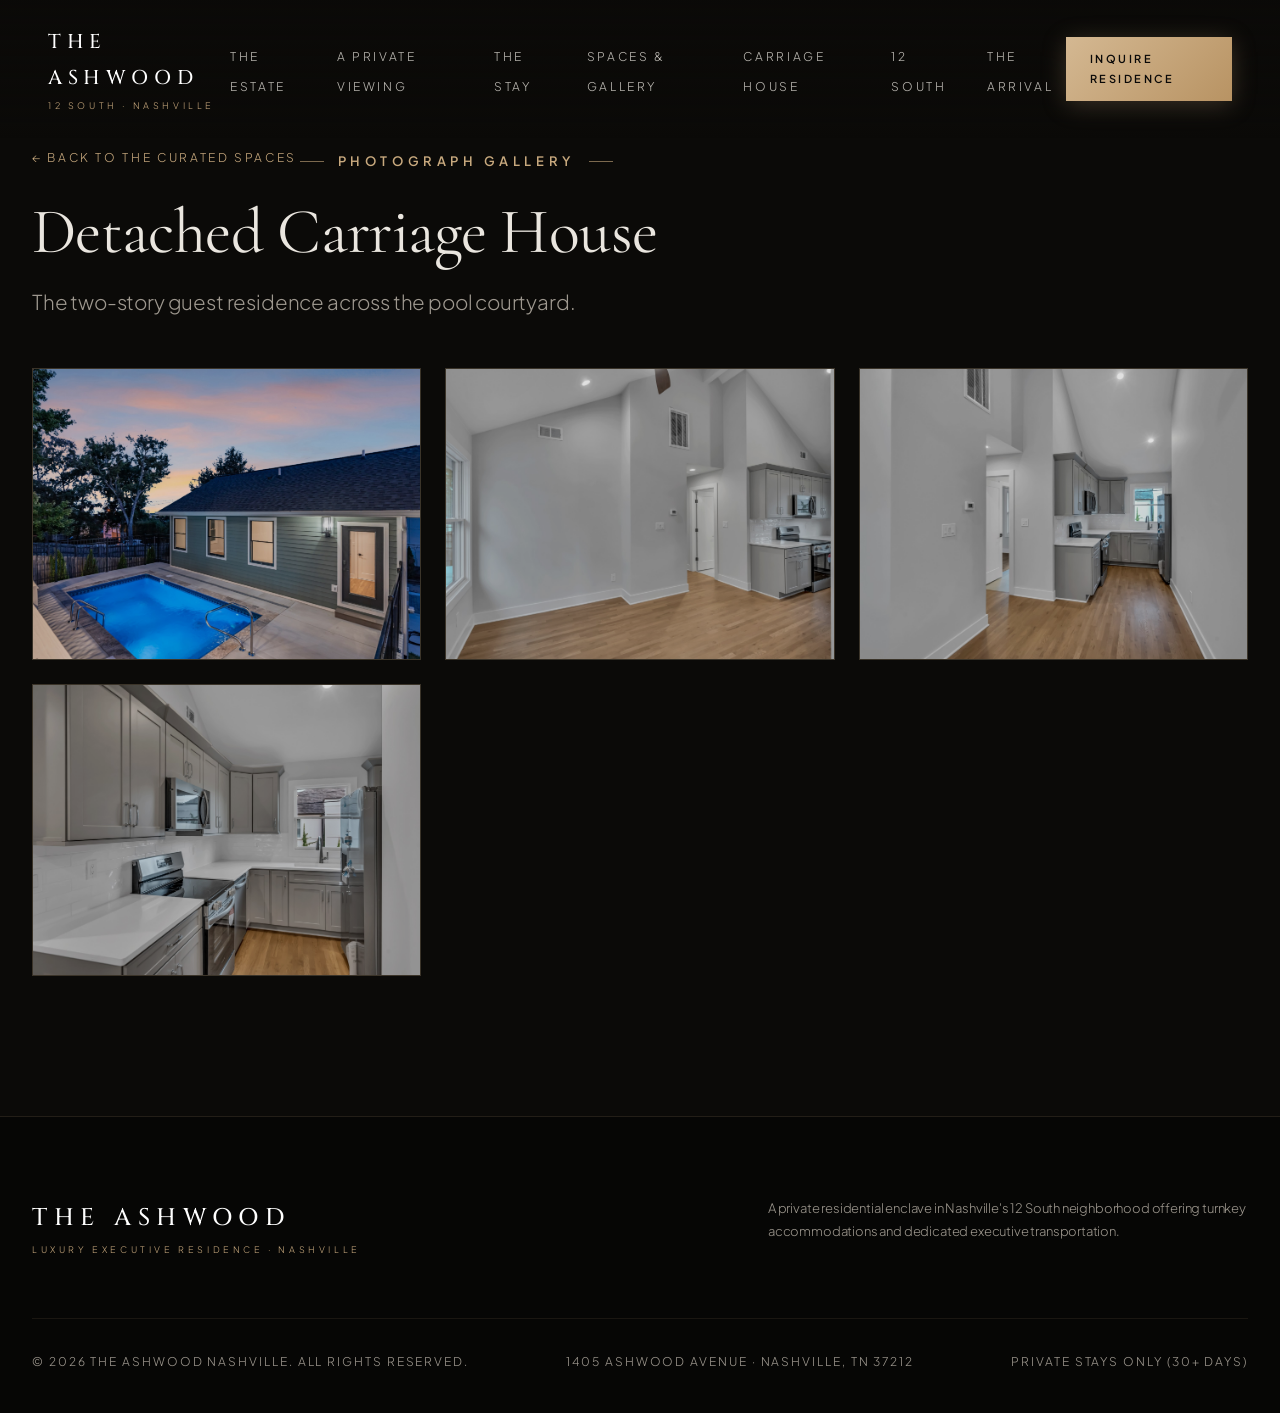
==== commit 192c0f97: "Restore approved Ashwood presentation and correct photo placement. Use the supplied filenames to ass" ====
--- a/gallery-dadu.html
+++ b/gallery-dadu.html
@@ -1013,7 +1013,6 @@
       color: var(--accent-gold);
     }
   </style>
-  <link rel="stylesheet" href="photo-labels.css" />
 </head>
 <body>
   <header class="site-header" id="header">
@@ -1042,72 +1041,89 @@
       <a class="gallery-back" href="index.html#spaces">← Back to The Curated Spaces</a>
       <span class="eyebrow">Photograph Gallery</span>
       <h2>Detached Carriage House</h2>
-      <p class="section-desc">The carriage house beside the pool, with its own living room and kitchen.</p>
-      <span class="gallery-photo-count">4 Photographs</span>
+      <p class="section-desc">The two-story guest residence across the pool courtyard.</p>
       <div class="gallery-grid" id="galleryGrid" style="margin-top: 48px;">
-        <figure class="gallery-card">
-          <a class="photo-open" href="photos/2705604-51.jpg" aria-haspopup="dialog" aria-label="Expand Carriage House &amp; Pool">
-            <img src="photos/2705604-51.jpg" alt="Carriage House &amp; Pool" loading="lazy" decoding="async" />
-            <span class="photo-expand">View photograph</span>
-          </a>
-          <figcaption class="photo-caption">
+      <div class="gallery-card" data-index="0">
+        <div class="card-media">
+          <img src="photos/2705604-51.jpg" alt="Detached Carriage House Exterior" loading="lazy" />
+          <div class="card-overlay">
             <span class="card-tag">Carriage House</span>
-            <h3 class="card-title">Carriage House &amp; Pool</h3>
-            <p class="card-desc">The detached guest residence and pool courtyard at twilight.</p>
-          </figcaption>
-        </figure>
-        <figure class="gallery-card">
-          <a class="photo-open" href="photos/2705604-46.jpg" aria-haspopup="dialog" aria-label="Expand DADU Living Room">
-            <img src="photos/2705604-46.jpg" alt="DADU Living Room" width="2048" height="1366" loading="lazy" decoding="async" />
-            <span class="photo-expand">View photograph</span>
-          </a>
-          <figcaption class="photo-caption">
+            <h4 class="card-title">Detached Carriage House Exterior</h4>
+            <p class="card-desc">Separate two-story 2-bedroom, 1-bath guest residence across the pool courtyard.</p>
+            <button class="view-btn" onclick="openLightbox(0)">
+              <svg width="18" height="18" viewBox="0 0 24 24" fill="none" stroke="currentColor" stroke-width="2"><path d="M15 3h6v6M9 21H3v-6M21 3l-7 7M3 21l7-7"/></svg>
+              <span>Expand View</span>
+            </button>
+          </div>
+        </div>
+      </div>
+
+      <div class="gallery-card" data-index="1">
+        <div class="card-media">
+          <img src="photos/2705604-46.jpg" alt="Carriage House Great Room" loading="lazy" />
+          <div class="card-overlay">
             <span class="card-tag">Carriage House</span>
-            <h3 class="card-title">DADU Living Room</h3>
-            <p class="card-desc">The carriage-house living area with wood flooring and an adjoining kitchen.</p>
-          </figcaption>
-        </figure>
-        <figure class="gallery-card">
-          <a class="photo-open" href="photos/2705604-45.jpg" aria-haspopup="dialog" aria-label="Expand DADU Kitchen Overview">
-            <img src="photos/2705604-45.jpg" alt="DADU Kitchen Overview" width="2048" height="1366" loading="lazy" decoding="async" />
-            <span class="photo-expand">View photograph</span>
-          </a>
-          <figcaption class="photo-caption">
+            <h4 class="card-title">Carriage House Great Room</h4>
+            <p class="card-desc">Vaulted ceiling living room with contemporary sofa, media console, and direct deck access.</p>
+            <button class="view-btn" onclick="openLightbox(1)">
+              <svg width="18" height="18" viewBox="0 0 24 24" fill="none" stroke="currentColor" stroke-width="2"><path d="M15 3h6v6M9 21H3v-6M21 3l-7 7M3 21l7-7"/></svg>
+              <span>Expand View</span>
+            </button>
+          </div>
+        </div>
+      </div>
+
+      <div class="gallery-card" data-index="2">
+        <div class="card-media">
+          <img src="photos/2705604-45.jpg" alt="Carriage House Kitchenette" loading="lazy" />
+          <div class="card-overlay">
             <span class="card-tag">Carriage House</span>
-            <h3 class="card-title">DADU Kitchen Overview</h3>
-            <p class="card-desc">A view into the carriage-house kitchen from the adjoining living area.</p>
-          </figcaption>
-        </figure>
-        <figure class="gallery-card">
-          <a class="photo-open" href="photos/2705604-47.jpg" aria-haspopup="dialog" aria-label="Expand DADU Kitchen">
-            <img src="photos/2705604-47.jpg" alt="DADU Kitchen" width="2048" height="1366" loading="lazy" decoding="async" />
-            <span class="photo-expand">View photograph</span>
-          </a>
-          <figcaption class="photo-caption">
+            <h4 class="card-title">Carriage House Kitchenette</h4>
+            <p class="card-desc">Fully equipped kitchen with full-sized stainless appliances, cooktop, and quartz counters.</p>
+            <button class="view-btn" onclick="openLightbox(2)">
+              <svg width="18" height="18" viewBox="0 0 24 24" fill="none" stroke="currentColor" stroke-width="2"><path d="M15 3h6v6M9 21H3v-6M21 3l-7 7M3 21l7-7"/></svg>
+              <span>Expand View</span>
+            </button>
+          </div>
+        </div>
+      </div>
+
+      <div class="gallery-card" data-index="3">
+        <div class="card-media">
+          <img src="photos/2705604-47.jpg" alt="Carriage House Kitchenette" loading="lazy" />
+          <div class="card-overlay">
             <span class="card-tag">Carriage House</span>
-            <h3 class="card-title">DADU Kitchen</h3>
-            <p class="card-desc">The carriage-house kitchen with a range, microwave, cabinetry, and sink.</p>
-          </figcaption>
-        </figure>
+            <h4 class="card-title">Carriage House Kitchenette</h4>
+            <p class="card-desc">Fully equipped kitchen with full-sized stainless appliances, cooktop, and quartz counters.</p>
+            <button class="view-btn" onclick="openLightbox(3)">
+              <svg width="18" height="18" viewBox="0 0 24 24" fill="none" stroke="currentColor" stroke-width="2"><path d="M15 3h6v6M9 21H3v-6M21 3l-7 7M3 21l7-7"/></svg>
+              <span>Expand View</span>
+            </button>
+          </div>
+        </div>
+      </div>
       </div>
     </div>
   </section>
 
-  <dialog class="lightbox" id="lightbox" aria-labelledby="lightboxTitle" aria-describedby="lightboxDesc">
-    <button type="button" class="lightbox-close" aria-label="Close photograph" autofocus>&times;</button>
-    <button type="button" class="lightbox-nav lightbox-prev" aria-label="Previous photograph">&#8249;</button>
-    <button type="button" class="lightbox-nav lightbox-next" aria-label="Next photograph">&#8250;</button>
+  <div class="lightbox" id="lightbox">
+    <button class="lightbox-close" onclick="closeLightbox()">&times;</button>
+    <button class="lightbox-nav lightbox-prev" onclick="prevLightbox()">
+      <svg width="24" height="24" viewBox="0 0 24 24" fill="none" stroke="currentColor" stroke-width="2"><path d="M15 18l-6-6 6-6"/></svg>
+    </button>
+    <button class="lightbox-nav lightbox-next" onclick="nextLightbox()">
+      <svg width="24" height="24" viewBox="0 0 24 24" fill="none" stroke="currentColor" stroke-width="2"><path d="M9 18l6-6-6-6"/></svg>
+    </button>
     <div class="lightbox-content">
       <div class="lightbox-img-wrapper">
-        <img id="lightboxImg" alt="" />
+        <img id="lightboxImg" src="" alt="The Ashwood Architectural Perspective" />
       </div>
-      <div class="lightbox-info" aria-live="polite">
-        <p class="lightbox-counter" id="lightboxCounter"></p>
-        <h2 class="lightbox-title" id="lightboxTitle"></h2>
+      <div class="lightbox-info">
+        <h4 class="lightbox-title" id="lightboxTitle"></h4>
         <p class="lightbox-desc" id="lightboxDesc"></p>
       </div>
     </div>
-  </dialog>
+  </div>
 
   <footer class="site-footer">
     <div class="container">
@@ -1128,6 +1144,57 @@
     </div>
   </footer>
 
-  <script src="photo-gallery.js" defer></script>
+  <script>
+    window.addEventListener('scroll', () => {
+      const header = document.getElementById('header');
+      if (window.scrollY > 50) {
+        header.classList.add('scrolled');
+      } else {
+        header.classList.remove('scrolled');
+      }
+    });
+
+    const photoCatalog = [{"src": "2705604-51.jpg", "title": "Detached Carriage House Exterior", "category": "dadu", "tag": "Carriage House", "desc": "Separate two-story 2-bedroom, 1-bath guest residence across the pool courtyard."}, {"src": "2705604-46.jpg", "title": "Carriage House Great Room", "category": "dadu", "tag": "Carriage House", "desc": "Vaulted ceiling living room with contemporary sofa, media console, and direct deck access."}, {"src": "2705604-45.jpg", "title": "Carriage House Kitchenette", "category": "dadu", "tag": "Carriage House", "desc": "Fully equipped kitchen with full-sized stainless appliances, cooktop, and quartz counters."}, {"src": "2705604-47.jpg", "title": "Carriage House Kitchenette", "category": "dadu", "tag": "Carriage House", "desc": "Fully equipped kitchen with full-sized stainless appliances, cooktop, and quartz counters."}];
+    let activeLightboxIndex = 0;
+
+    function openLightbox(index) {
+      activeLightboxIndex = index;
+      updateLightboxContent();
+      document.getElementById('lightbox').classList.add('active');
+      document.body.style.overflow = 'hidden';
+    }
+
+    function closeLightbox() {
+      document.getElementById('lightbox').classList.remove('active');
+      document.body.style.overflow = '';
+    }
+
+    function updateLightboxContent() {
+      const item = photoCatalog[activeLightboxIndex];
+      const safeSrc = encodeURIComponent(item.src).replace(/%2F/g, '/');
+      document.getElementById('lightboxImg').src = "photos/" + safeSrc;
+      document.getElementById('lightboxTitle').textContent = item.title;
+      document.getElementById('lightboxDesc').textContent = item.desc;
+    }
+
+    function prevLightbox() {
+      activeLightboxIndex = (activeLightboxIndex - 1 + photoCatalog.length) % photoCatalog.length;
+      updateLightboxContent();
+    }
+
+    function nextLightbox() {
+      activeLightboxIndex = (activeLightboxIndex + 1) % photoCatalog.length;
+      updateLightboxContent();
+    }
+
+    window.addEventListener('keydown', (e) => {
+      const lb = document.getElementById('lightbox');
+      if (lb.classList.contains('active')) {
+        if (e.key === 'Escape') closeLightbox();
+        if (e.key === 'ArrowLeft') prevLightbox();
+        if (e.key === 'ArrowRight') nextLightbox();
+      }
+    });
+  </script>
 </body>
 </html>
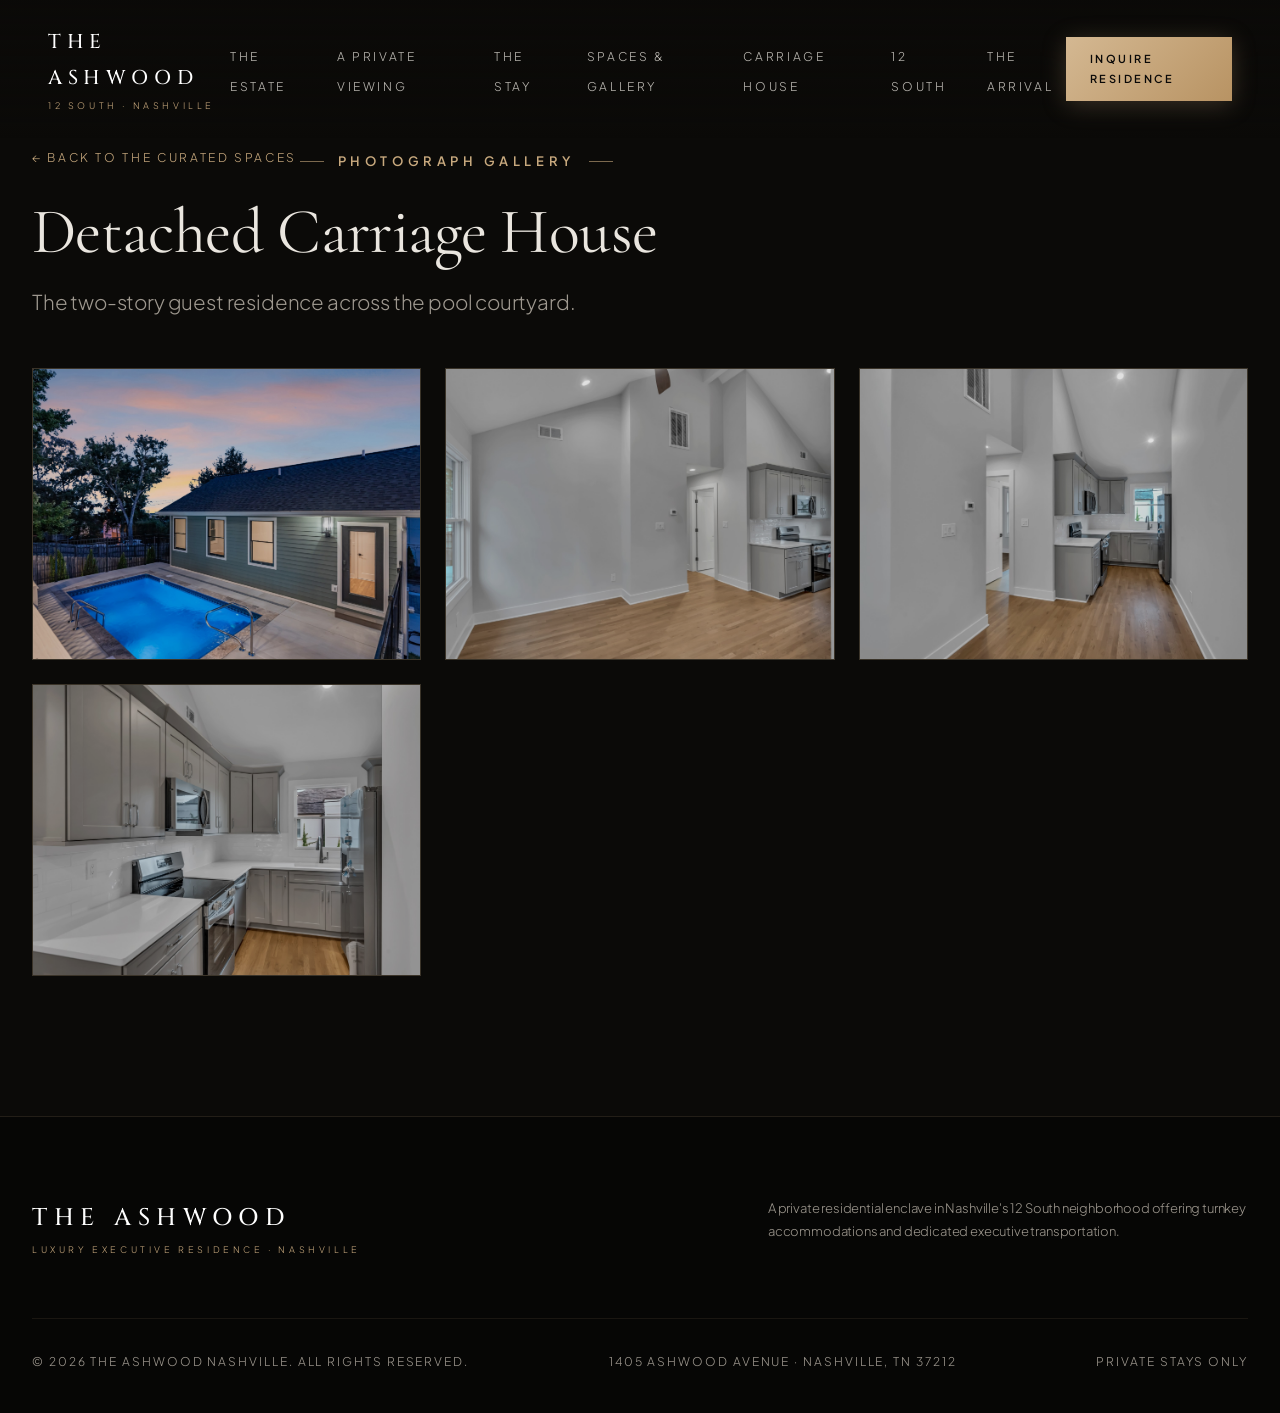
==== commit 299583ad: "Remove the minimum-stay wording from all Ashwood footers. Co-Authored-By: AGI Model 11 <noreply@delp" ====
--- a/gallery-dadu.html
+++ b/gallery-dadu.html
@@ -1139,7 +1139,7 @@
       <div class="footer-bottom">
         <div>&copy; 2026 The Ashwood Nashville. All Rights Reserved.</div>
         <div>1405 Ashwood Avenue &middot; Nashville, TN 37212</div>
-        <div>Private Stays Only (30+ Days)</div>
+        <div>Private Stays Only</div>
       </div>
     </div>
   </footer>
